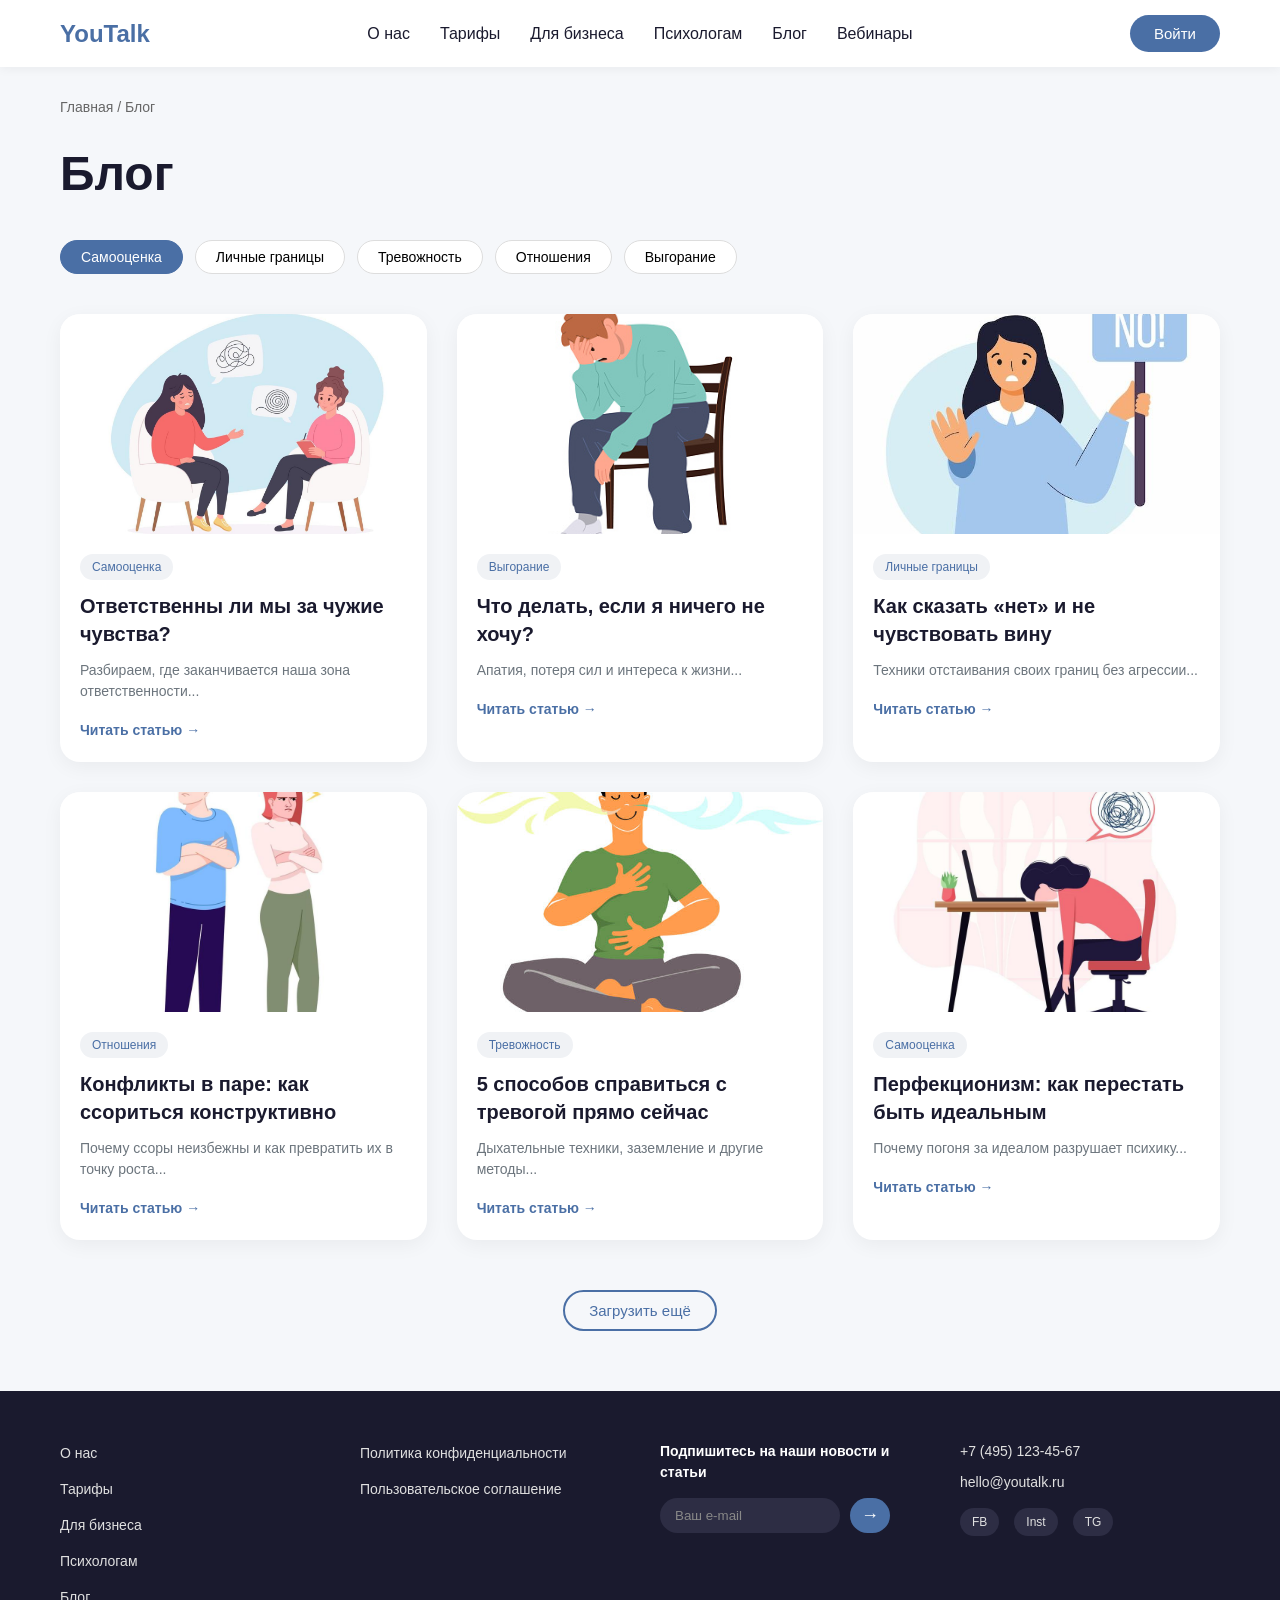
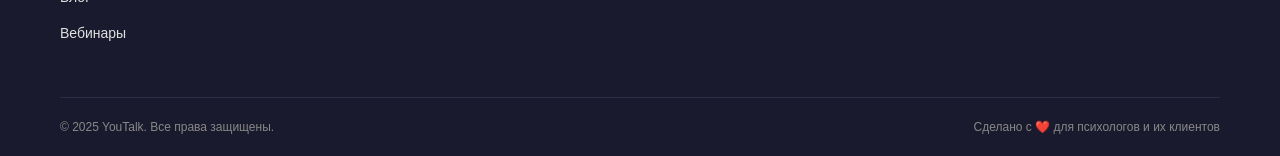
==== index.html @ e5a27a03 "Add files via upload Первая версия блога" ====
<!DOCTYPE html>
<html lang="ru">
<head>
    <meta charset="UTF-8">
    <meta name="viewport" content="width=device-width, initial-scale=1.0">
    <title>YouTalk — Блог о психологии</title>
    <link rel="stylesheet" href="style.css">
</head>
<body>

    <header class="header">
        <div class="container">
            <div class="header__inner">
                <a href="/" class="logo">YouTalk</a>
                <nav class="nav">
                    <ul class="nav__list">
                        <li><a href="#">О нас</a></li>
                        <li><a href="#">Тарифы</a></li>
                        <li><a href="#">Для бизнеса</a></li>
                        <li><a href="#">Психологам</a></li>
                        <li><a href="#">Блог</a></li>
                        <li><a href="#">Вебинары</a></li>
                    </ul>
                </nav>
                <button class="btn btn--primary">Войти</button>
                <button class="burger" aria-label="Меню">
                    <span></span><span></span><span></span>
                </button>
            </div>
        </div>
    </header>

    <main>
        <div class="container">
            <div class="breadcrumbs">
                <a href="#">Главная</a> / <span>Блог</span>
            </div>
            <h1 class="page-title">Блог</h1>
            <div class="tags">
                <button class="tag tag--active">Самооценка</button>
                <button class="tag">Личные границы</button>
                <button class="tag">Тревожность</button>
                <button class="tag">Отношения</button>
                <button class="tag">Выгорание</button>
            </div>
            <div class="blog-grid">
                <article class="post">
                    <div class="post__image"><img src="img1.jpg" alt="Психолог и клиент"></div>
                    <div class="post__content">
                        <span class="post__tag">Самооценка</span>
                        <h2 class="post__title">Ответственны ли мы за чужие чувства?</h2>
                        <p class="post__excerpt">Разбираем, где заканчивается наша зона ответственности...</p>
                        <a href="#" class="post__link">Читать статью →</a>
                    </div>
                </article>
                <article class="post">
                    <div class="post__image"><img src="img2.jpg" alt="Уставший человек"></div>
                    <div class="post__content">
                        <span class="post__tag">Выгорание</span>
                        <h2 class="post__title">Что делать, если я ничего не хочу?</h2>
                        <p class="post__excerpt">Апатия, потеря сил и интереса к жизни...</p>
                        <a href="#" class="post__link">Читать статью →</a>
                    </div>
                </article>
                <article class="post">
                    <div class="post__image"><img src="img3.jpg" alt="Личные границы"></div>
                    <div class="post__content">
                        <span class="post__tag">Личные границы</span>
                        <h2 class="post__title">Как сказать «нет» и не чувствовать вину</h2>
                        <p class="post__excerpt">Техники отстаивания своих границ без агрессии...</p>
                        <a href="#" class="post__link">Читать статью →</a>
                    </div>
                </article>
                <article class="post">
                    <div class="post__image"><img src="img4.jpg" alt="Конфликты в паре"></div>
                    <div class="post__content">
                        <span class="post__tag">Отношения</span>
                        <h2 class="post__title">Конфликты в паре: как ссориться конструктивно</h2>
                        <p class="post__excerpt">Почему ссоры неизбежны и как превратить их в точку роста...</p>
                        <a href="#" class="post__link">Читать статью →</a>
                    </div>
                </article>
                <article class="post">
                    <div class="post__image"><img src="img5.jpg" alt="Тревожный человек"></div>
                    <div class="post__content">
                        <span class="post__tag">Тревожность</span>
                        <h2 class="post__title">5 способов справиться с тревогой прямо сейчас</h2>
                        <p class="post__excerpt">Дыхательные техники, заземление и другие методы...</p>
                        <a href="#" class="post__link">Читать статью →</a>
                    </div>
                </article>
                <article class="post">
                    <div class="post__image"><img src="img6.jpg" alt="Перфекционизм"></div>
                    <div class="post__content">
                        <span class="post__tag">Самооценка</span>
                        <h2 class="post__title">Перфекционизм: как перестать быть идеальным</h2>
                        <p class="post__excerpt">Почему погоня за идеалом разрушает психику...</p>
                        <a href="#" class="post__link">Читать статью →</a>
                    </div>
                </article>
            </div>
            <div class="load-more">
                <button class="btn btn--outline">Загрузить ещё</button>
            </div>
        </div>
    </main>

    <footer class="footer">
        <div class="container">
            <div class="footer__grid">
                <div class="footer__col">
                    <ul class="footer__nav">
                        <li><a href="#">О нас</a></li>
                        <li><a href="#">Тарифы</a></li>
                        <li><a href="#">Для бизнеса</a></li>
                        <li><a href="#">Психологам</a></li>
                        <li><a href="#">Блог</a></li>
                        <li><a href="#">Вебинары</a></li>
                    </ul>
                </div>
                <div class="footer__col">
                    <ul class="footer__nav">
                        <li><a href="#">Политика конфиденциальности</a></li>
                        <li><a href="#">Пользовательское соглашение</a></li>
                    </ul>
                </div>
                <div class="footer__col">
                    <p class="footer__title">Подпишитесь на наши новости и статьи</p>
                    <form class="footer__form">
                        <input type="email" placeholder="Ваш e-mail" class="footer__input">
                        <button type="submit" class="footer__btn">→</button>
                    </form>
                </div>
                <div class="footer__col">
                    <p class="footer__phone">+7 (495) 123-45-67</p>
                    <p class="footer__email">hello@youtalk.ru</p>
                    <div class="socials">
                        <a href="#" class="socials__link">FB</a>
                        <a href="#" class="socials__link">Inst</a>
                        <a href="#" class="socials__link">TG</a>
                    </div>
                </div>
            </div>
            <div class="footer__bottom">
                <p>© 2025 YouTalk. Все права защищены.</p>
                <p>Сделано с ❤️ для психологов и их клиентов</p>
            </div>
        </div>
    </footer>

    <script>
        const burger = document.querySelector('.burger');
        const nav = document.querySelector('.nav');
        if (burger && nav) {
            burger.addEventListener('click', function() {
                nav.classList.toggle('nav--open');
            });
        }
    </script>

</body>
</html>
---- style.css ----
* {
    margin: 0;
    padding: 0;
    box-sizing: border-box;
}

body {
    font-family: -apple-system, BlinkMacSystemFont, 'Segoe UI', Roboto, 'Helvetica Neue', sans-serif;
    background: #f5f7fa;
    color: #1a1a2e;
    line-height: 1.5;
}

.container {
    max-width: 1200px;
    margin: 0 auto;
    padding: 0 20px;
}

.header {
    background: white;
    box-shadow: 0 2px 10px rgba(0,0,0,0.05);
    position: sticky;
    top: 0;
    z-index: 100;
}

.header__inner {
    display: flex;
    justify-content: space-between;
    align-items: center;
    padding: 15px 0;
    gap: 30px;
}

.logo {
    font-size: 24px;
    font-weight: bold;
    color: #4a6fa5;
    text-decoration: none;
}

.nav__list {
    display: flex;
    gap: 30px;
    list-style: none;
}

.nav__list a {
    text-decoration: none;
    color: #1a1a2e;
    font-weight: 500;
    transition: color 0.2s;
}

.nav__list a:hover {
    color: #4a6fa5;
}

.btn {
    padding: 10px 24px;
    border-radius: 30px;
    font-size: 15px;
    font-weight: 500;
    cursor: pointer;
    transition: all 0.2s;
    border: none;
}

.btn--primary {
    background: #4a6fa5;
    color: white;
}

.btn--primary:hover {
    background: #3a5a8a;
}

.btn--outline {
    background: transparent;
    border: 2px solid #4a6fa5;
    color: #4a6fa5;
}

.btn--outline:hover {
    background: #4a6fa5;
    color: white;
}

.burger {
    display: none;
    flex-direction: column;
    gap: 5px;
    background: none;
    border: none;
    cursor: pointer;
}

.burger span {
    width: 25px;
    height: 3px;
    background: #1a1a2e;
}

.breadcrumbs {
    margin: 30px 0 20px;
    font-size: 14px;
    color: #666;
}

.breadcrumbs a {
    text-decoration: none;
    color: #666;
}

.breadcrumbs a:hover {
    color: #4a6fa5;
}

.page-title {
    font-size: 48px;
    font-weight: 700;
    margin-bottom: 30px;
}

.tags {
    display: flex;
    flex-wrap: wrap;
    gap: 12px;
    margin-bottom: 40px;
}

.tag {
    padding: 8px 20px;
    border-radius: 30px;
    background: white;
    border: 1px solid #ddd;
    font-size: 14px;
    cursor: pointer;
    transition: all 0.2s;
}

.tag:hover {
    background: #4a6fa5;
    color: white;
    border-color: #4a6fa5;
}

.tag--active {
    background: #4a6fa5;
    color: white;
    border-color: #4a6fa5;
}

.blog-grid {
    display: grid;
    grid-template-columns: repeat(3, 1fr);
    gap: 30px;
    margin-bottom: 50px;
}

.post {
    background: white;
    border-radius: 20px;
    overflow: hidden;
    box-shadow: 0 5px 20px rgba(0,0,0,0.05);
    transition: transform 0.3s;
}

.post:hover {
    transform: translateY(-5px);
    box-shadow: 0 15px 35px rgba(0,0,0,0.1);
}

.post__image {
    height: 220px;
    overflow: hidden;
}

.post__image img {
    width: 100%;
    height: 100%;
    object-fit: cover;
}

.post__content {
    padding: 20px;
}

.post__tag {
    display: inline-block;
    padding: 4px 12px;
    background: #f0f2f5;
    border-radius: 20px;
    font-size: 12px;
    font-weight: 500;
    margin-bottom: 12px;
    color: #4a6fa5;
}

.post__title {
    font-size: 20px;
    margin-bottom: 12px;
    line-height: 1.4;
}

.post__excerpt {
    color: #6c757d;
    font-size: 14px;
    margin-bottom: 16px;
    line-height: 1.5;
}

.post__link {
    color: #4a6fa5;
    text-decoration: none;
    font-weight: 600;
    font-size: 14px;
    display: inline-flex;
    align-items: center;
    gap: 5px;
}

.post__link:hover {
    gap: 8px;
    text-decoration: underline;
}

.load-more {
    text-align: center;
    margin: 30px 0 60px;
}

.footer {
    background: #1a1a2e;
    color: #e0e0e0;
    padding: 50px 0 20px;
    margin-top: 40px;
}

.footer__grid {
    display: grid;
    grid-template-columns: repeat(4, 1fr);
    gap: 40px;
    margin-bottom: 40px;
}

.footer__nav {
    list-style: none;
}

.footer__nav li {
    margin-bottom: 12px;
}

.footer__nav a {
    color: #e0e0e0;
    text-decoration: none;
    font-size: 14px;
}

.footer__nav a:hover {
    color: white;
}

.footer__title {
    font-weight: 600;
    margin-bottom: 15px;
    color: white;
    font-size: 14px;
}

.footer__form {
    display: flex;
    gap: 10px;
}

.footer__input {
    padding: 10px 15px;
    border-radius: 30px;
    border: none;
    background: #2d2d44;
    color: white;
    width: 180px;
}

.footer__input::placeholder {
    color: #888;
}

.footer__btn {
    background: #4a6fa5;
    border: none;
    color: white;
    width: 40px;
    border-radius: 30px;
    cursor: pointer;
    font-size: 18px;
}

.footer__btn:hover {
    background: #6c8fbf;
}

.footer__phone, .footer__email {
    margin-bottom: 10px;
    font-size: 14px;
}

.socials {
    display: flex;
    gap: 15px;
    margin-top: 15px;
}

.socials__link {
    background: #2d2d44;
    padding: 5px 12px;
    border-radius: 20px;
    text-decoration: none;
    color: #e0e0e0;
    font-size: 12px;
}

.socials__link:hover {
    background: #4a6fa5;
}

.footer__bottom {
    border-top: 1px solid #2d2d44;
    padding-top: 20px;
    display: flex;
    justify-content: space-between;
    flex-wrap: wrap;
    gap: 15px;
    font-size: 12px;
    color: #888;
}

@media (max-width: 992px) {
    .blog-grid {
        grid-template-columns: repeat(2, 1fr);
    }
    .footer__grid {
        grid-template-columns: repeat(2, 1fr);
    }
}

@media (max-width: 768px) {
    .nav {
        display: none;
        position: absolute;
        top: 70px;
        left: 0;
        right: 0;
        background: white;
        padding: 20px;
        box-shadow: 0 10px 20px rgba(0,0,0,0.1);
    }
    .nav--open {
        display: block;
    }
    .nav__list {
        flex-direction: column;
        gap: 15px;
        text-align: center;
    }
    .burger {
        display: flex;
    }
    .btn--primary {
        display: none;
    }
    .blog-grid {
        grid-template-columns: 1fr;
    }
    .page-title {
        font-size: 36px;
    }
    .footer__grid {
        grid-template-columns: 1fr;
        gap: 30px;
    }
}

@media (max-width: 480px) {
    .page-title {
        font-size: 28px;
    }
    .post__title {
        font-size: 18px;
    }
}
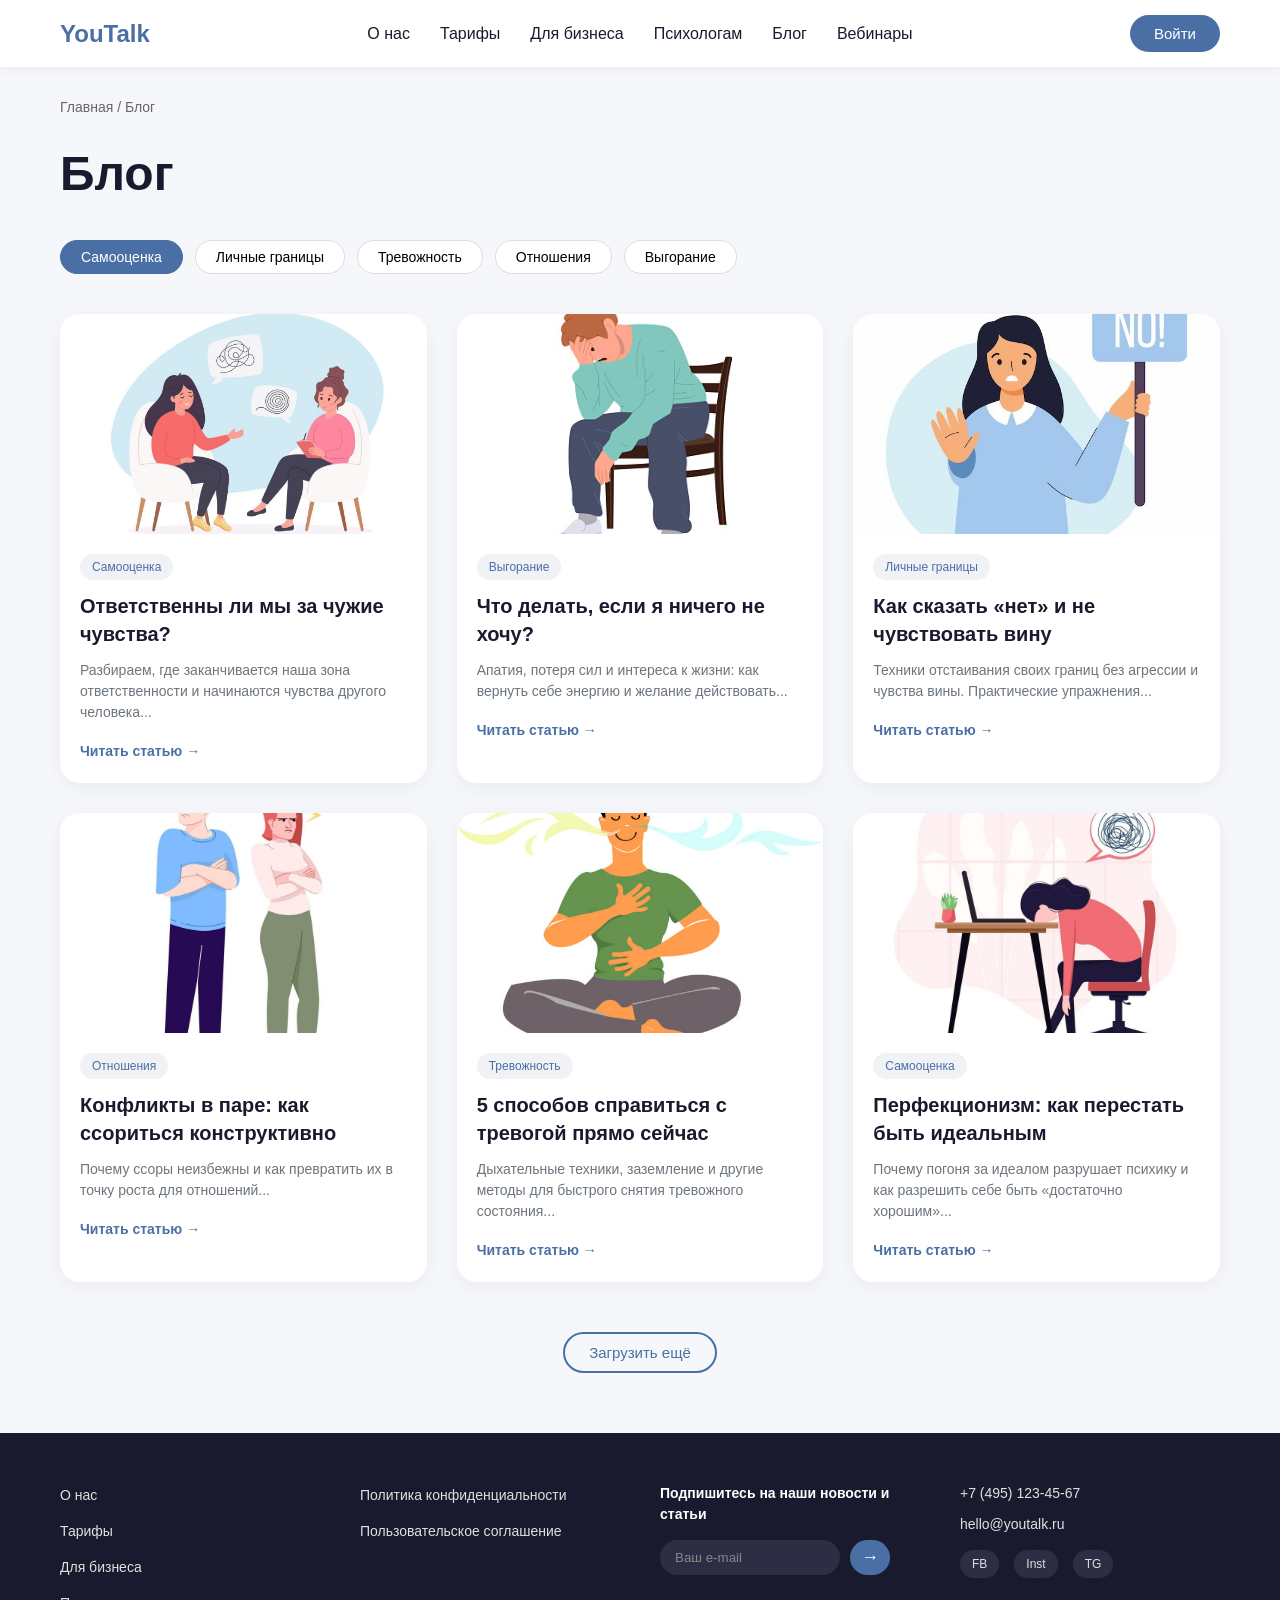
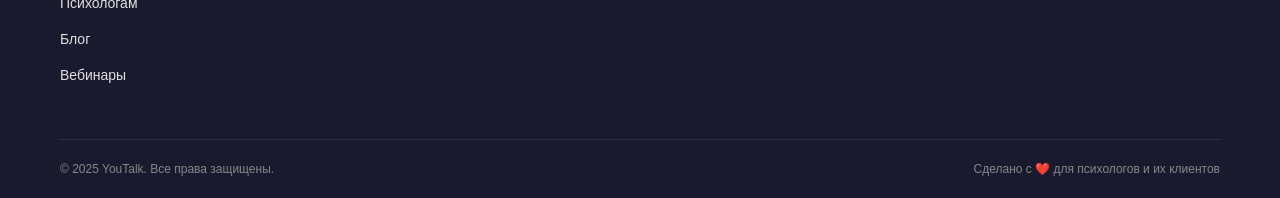
==== commit 0bc03993: "Update index.html" ====
--- a/index.html
+++ b/index.html
@@ -11,14 +11,14 @@
     <header class="header">
         <div class="container">
             <div class="header__inner">
-                <a href="/" class="logo">YouTalk</a>
+                <a href="index.html" class="logo">YouTalk</a>
                 <nav class="nav">
                     <ul class="nav__list">
                         <li><a href="#">О нас</a></li>
                         <li><a href="#">Тарифы</a></li>
                         <li><a href="#">Для бизнеса</a></li>
                         <li><a href="#">Психологам</a></li>
-                        <li><a href="#">Блог</a></li>
+                        <li><a href="index.html">Блог</a></li>
                         <li><a href="#">Вебинары</a></li>
                     </ul>
                 </nav>
@@ -45,56 +45,56 @@
             </div>
             <div class="blog-grid">
                 <article class="post">
-                    <div class="post__image"><img src="img1.jpg" alt="Психолог и клиент"></div>
+                    <div class="post__image"><img src="img1.jpg" alt="Психолог и клиент" onerror="this.parentElement.style.background='linear-gradient(135deg, #667eea 0%, #764ba2 100%)'; this.style.display='none'"></div>
                     <div class="post__content">
                         <span class="post__tag">Самооценка</span>
                         <h2 class="post__title">Ответственны ли мы за чужие чувства?</h2>
-                        <p class="post__excerpt">Разбираем, где заканчивается наша зона ответственности...</p>
+                        <p class="post__excerpt">Разбираем, где заканчивается наша зона ответственности и начинаются чувства другого человека...</p>
+                        <a href="article.html" class="post__link">Читать статью →</a>
+                    </div>
+                </article>
+                <article class="post">
+                    <div class="post__image"><img src="img2.jpg" alt="Уставший человек" onerror="this.parentElement.style.background='linear-gradient(135deg, #f093fb 0%, #f5576c 100%)'; this.style.display='none'"></div>
+                    <div class="post__content">
+                        <span class="post__tag">Выгорание</span>
+                        <h2 class="post__title">Что делать, если я ничего не хочу?</h2>
+                        <p class="post__excerpt">Апатия, потеря сил и интереса к жизни: как вернуть себе энергию и желание действовать...</p>
                         <a href="#" class="post__link">Читать статью →</a>
                     </div>
                 </article>
                 <article class="post">
-                    <div class="post__image"><img src="img2.jpg" alt="Уставший человек"></div>
+                    <div class="post__image"><img src="img3.jpg" alt="Личные границы" onerror="this.parentElement.style.background='linear-gradient(135deg, #4facfe 0%, #00f2fe 100%)'; this.style.display='none'"></div>
                     <div class="post__content">
-                        <span class="post__tag">Выгорание</span>
-                        <h2 class="post__title">Что делать, если я ничего не хочу?</h2>
-                        <p class="post__excerpt">Апатия, потеря сил и интереса к жизни...</p>
+                        <span class="post__tag">Личные границы</span>
+                        <h2 class="post__title">Как сказать «нет» и не чувствовать вину</h2>
+                        <p class="post__excerpt">Техники отстаивания своих границ без агрессии и чувства вины. Практические упражнения...</p>
                         <a href="#" class="post__link">Читать статью →</a>
                     </div>
                 </article>
                 <article class="post">
-                    <div class="post__image"><img src="img3.jpg" alt="Личные границы"></div>
+                    <div class="post__image"><img src="img4.jpg" alt="Конфликты в паре" onerror="this.parentElement.style.background='linear-gradient(135deg, #43e97b 0%, #38f9d7 100%)'; this.style.display='none'"></div>
                     <div class="post__content">
-                        <span class="post__tag">Личные границы</span>
-                        <h2 class="post__title">Как сказать «нет» и не чувствовать вину</h2>
-                        <p class="post__excerpt">Техники отстаивания своих границ без агрессии...</p>
+                        <span class="post__tag">Отношения</span>
+                        <h2 class="post__title">Конфликты в паре: как ссориться конструктивно</h2>
+                        <p class="post__excerpt">Почему ссоры неизбежны и как превратить их в точку роста для отношений...</p>
                         <a href="#" class="post__link">Читать статью →</a>
                     </div>
                 </article>
                 <article class="post">
-                    <div class="post__image"><img src="img4.jpg" alt="Конфликты в паре"></div>
+                    <div class="post__image"><img src="img5.jpg" alt="Тревожный человек" onerror="this.parentElement.style.background='linear-gradient(135deg, #fa709a 0%, #fee140 100%)'; this.style.display='none'"></div>
                     <div class="post__content">
-                        <span class="post__tag">Отношения</span>
-                        <h2 class="post__title">Конфликты в паре: как ссориться конструктивно</h2>
-                        <p class="post__excerpt">Почему ссоры неизбежны и как превратить их в точку роста...</p>
+                        <span class="post__tag">Тревожность</span>
+                        <h2 class="post__title">5 способов справиться с тревогой прямо сейчас</h2>
+                        <p class="post__excerpt">Дыхательные техники, заземление и другие методы для быстрого снятия тревожного состояния...</p>
                         <a href="#" class="post__link">Читать статью →</a>
                     </div>
                 </article>
                 <article class="post">
-                    <div class="post__image"><img src="img5.jpg" alt="Тревожный человек"></div>
-                    <div class="post__content">
-                        <span class="post__tag">Тревожность</span>
-                        <h2 class="post__title">5 способов справиться с тревогой прямо сейчас</h2>
-                        <p class="post__excerpt">Дыхательные техники, заземление и другие методы...</p>
-                        <a href="#" class="post__link">Читать статью →</a>
-                    </div>
-                </article>
-                <article class="post">
-                    <div class="post__image"><img src="img6.jpg" alt="Перфекционизм"></div>
+                    <div class="post__image"><img src="img6.jpg" alt="Перфекционизм" onerror="this.parentElement.style.background='linear-gradient(135deg, #a18cd1 0%, #fbc2eb 100%)'; this.style.display='none'"></div>
                     <div class="post__content">
                         <span class="post__tag">Самооценка</span>
                         <h2 class="post__title">Перфекционизм: как перестать быть идеальным</h2>
-                        <p class="post__excerpt">Почему погоня за идеалом разрушает психику...</p>
+                        <p class="post__excerpt">Почему погоня за идеалом разрушает психику и как разрешить себе быть «достаточно хорошим»...</p>
                         <a href="#" class="post__link">Читать статью →</a>
                     </div>
                 </article>
@@ -114,7 +114,7 @@
                         <li><a href="#">Тарифы</a></li>
                         <li><a href="#">Для бизнеса</a></li>
                         <li><a href="#">Психологам</a></li>
-                        <li><a href="#">Блог</a></li>
+                        <li><a href="index.html">Блог</a></li>
                         <li><a href="#">Вебинары</a></li>
                     </ul>
                 </div>
@@ -159,4 +159,4 @@
     </script>
 
 </body>
-</html>+</html>
